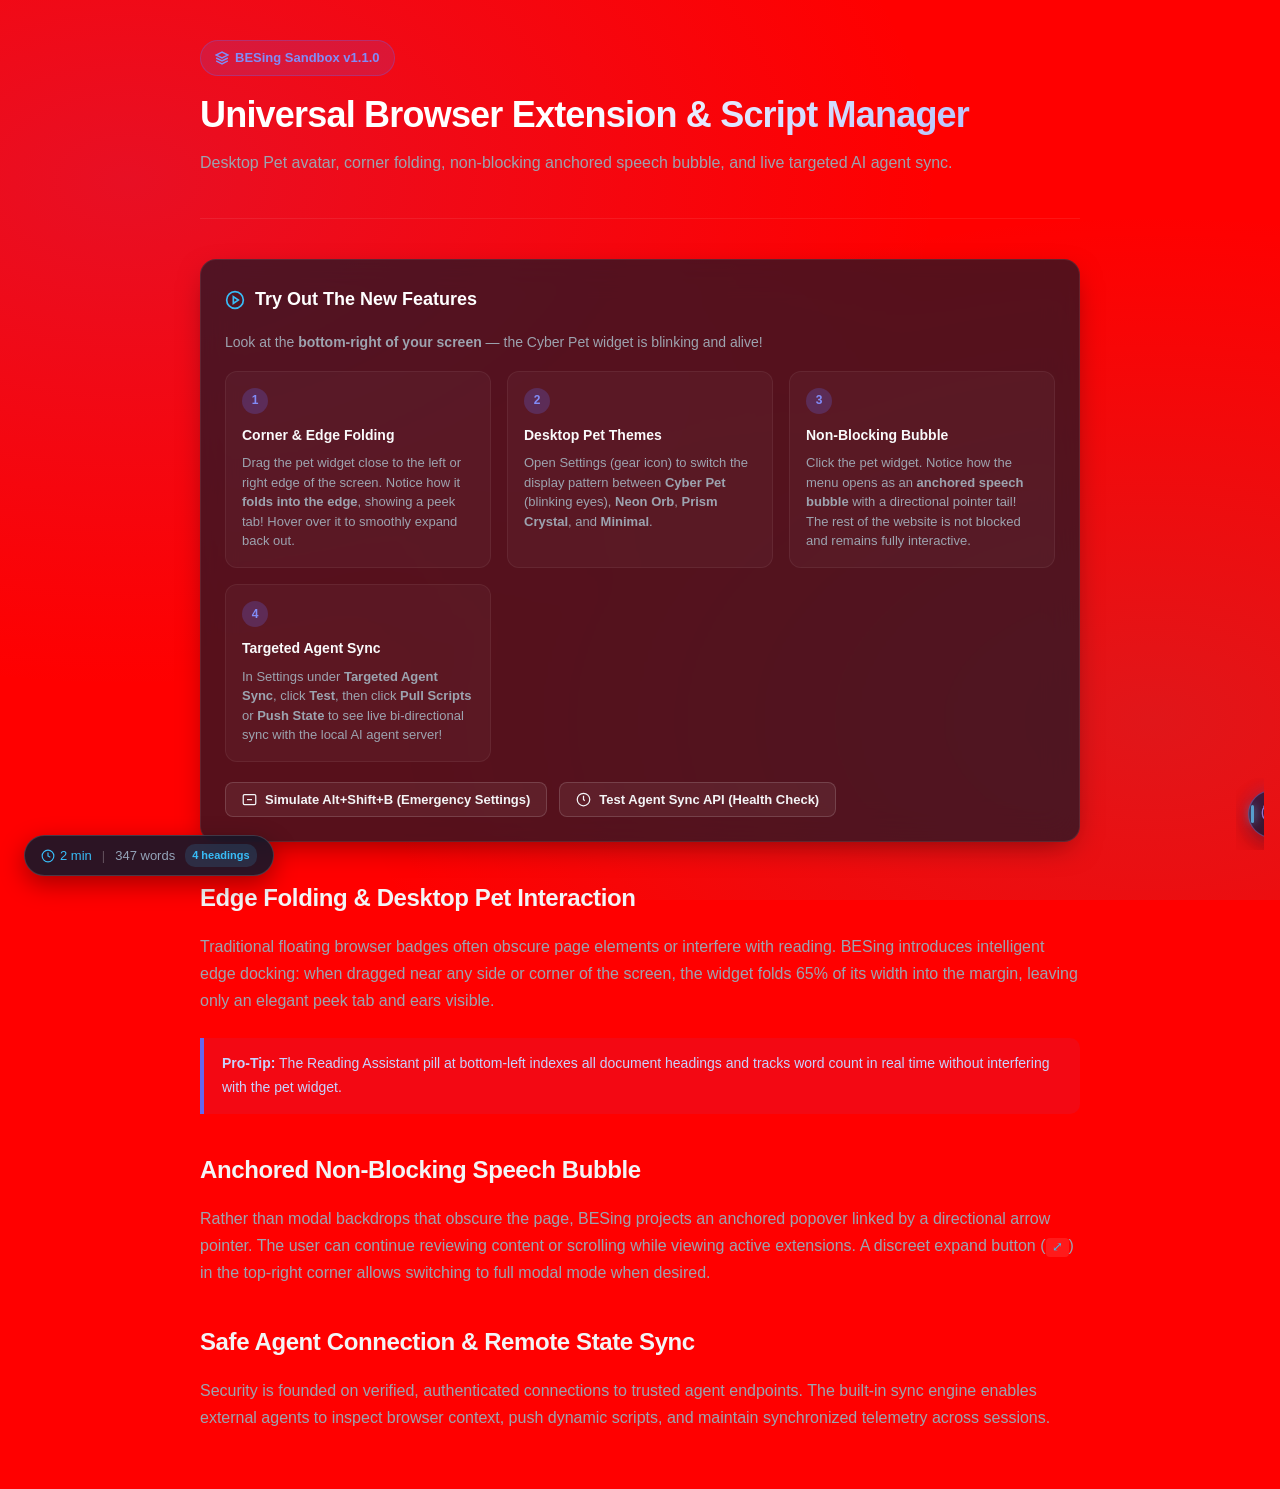
==== demo/index.html @ 6ce56c3c "feat: initial commit of BESing v1.4.0 with script store, stable loader, and multi-channel updater" ====
<!DOCTYPE html>
<html lang="en">
<head>
  <meta charset="UTF-8">
  <meta name="viewport" content="width=device-width, initial-scale=1.0">
  <title>BESing Live Interactive Sandbox - Browser Extension Script Manager</title>
  <style>
    :root {
      --bg: #030712;
      --card-bg: rgba(17, 24, 39, 0.7);
      --card-border: rgba(255, 255, 255, 0.08);
      --text-main: #f9fafb;
      --text-sub: #9ca3af;
      --primary: #6366f1;
      --primary-light: #818cf8;
      --accent-cyan: #06b6d4;
    }

    * {
      box-sizing: border-box;
      margin: 0;
      padding: 0;
    }

    body {
      background-color: var(--bg);
      background-image: 
        radial-gradient(at 10% 20%, rgba(99, 102, 241, 0.15) 0px, transparent 50%),
        radial-gradient(at 90% 80%, rgba(6, 182, 212, 0.12) 0px, transparent 50%);
      background-attachment: fixed;
      color: var(--text-main);
      font-family: -apple-system, BlinkMacSystemFont, "Segoe UI", Roboto, Oxygen, Ubuntu, Cantarell, sans-serif;
      line-height: 1.7;
      min-height: 100vh;
      padding: 40px 20px;
    }

    .container {
      max-width: 880px;
      margin: 0 auto;
    }

    header {
      margin-bottom: 40px;
      border-bottom: 1px solid var(--card-border);
      padding-bottom: 24px;
    }

    .hero-badge {
      display: inline-flex;
      align-items: center;
      gap: 6px;
      padding: 6px 14px;
      background: rgba(99, 102, 241, 0.15);
      border: 1px solid rgba(99, 102, 241, 0.3);
      border-radius: 9999px;
      color: var(--primary-light);
      font-size: 13px;
      font-weight: 600;
      margin-bottom: 16px;
    }

    h1 {
      font-size: 36px;
      font-weight: 800;
      letter-spacing: -0.8px;
      line-height: 1.25;
      background: linear-gradient(135deg, #ffffff 40%, #a5b4fc 100%);
      -webkit-background-clip: text;
      -webkit-text-fill-color: transparent;
      margin-bottom: 12px;
    }

    h2 {
      font-size: 24px;
      font-weight: 700;
      letter-spacing: -0.4px;
      margin-top: 36px;
      margin-bottom: 14px;
      color: #f3f4f6;
    }

    h3 {
      font-size: 18px;
      font-weight: 600;
      margin-top: 24px;
      margin-bottom: 10px;
      color: #e5e7eb;
    }

    p {
      color: var(--text-sub);
      margin-bottom: 18px;
      font-size: 16px;
    }

    .interactive-guide {
      background: var(--card-bg);
      backdrop-filter: blur(16px);
      -webkit-backdrop-filter: blur(16px);
      border: 1px solid var(--card-border);
      border-radius: 16px;
      padding: 24px;
      margin: 32px 0;
      box-shadow: 0 10px 30px -10px rgba(0,0,0,0.5);
    }

    .guide-title {
      font-size: 18px;
      font-weight: 700;
      color: #fff;
      display: flex;
      align-items: center;
      gap: 10px;
      margin-bottom: 16px;
    }

    .step-grid {
      display: grid;
      grid-template-columns: repeat(auto-fit, minmax(240px, 1fr));
      gap: 16px;
    }

    .step-card {
      background: rgba(255, 255, 255, 0.03);
      border: 1px solid rgba(255, 255, 255, 0.06);
      border-radius: 12px;
      padding: 16px;
      transition: transform 0.2s, border-color 0.2s;
    }

    .step-card:hover {
      transform: translateY(-2px);
      border-color: rgba(99, 102, 241, 0.35);
    }

    .step-num {
      width: 26px;
      height: 26px;
      background: rgba(99, 102, 241, 0.25);
      color: var(--primary-light);
      border-radius: 50%;
      display: flex;
      align-items: center;
      justify-content: center;
      font-size: 12px;
      font-weight: 700;
      margin-bottom: 10px;
    }

    .step-card h4 {
      font-size: 14px;
      color: #f9fafb;
      margin-bottom: 6px;
    }

    .step-card p {
      font-size: 13px;
      margin-bottom: 0;
      line-height: 1.5;
    }

    .callout {
      border-left: 4px solid var(--primary);
      background: rgba(99, 102, 241, 0.08);
      padding: 14px 18px;
      border-radius: 0 10px 10px 0;
      margin: 24px 0;
    }

    .callout p {
      margin-bottom: 0;
      color: #c7d2fe;
      font-size: 14px;
    }

    code {
      background: rgba(255, 255, 255, 0.1);
      padding: 2px 6px;
      border-radius: 4px;
      font-family: ui-monospace, SFMono-Regular, Menlo, Monaco, Consolas, monospace;
      font-size: 13px;
      color: #38bdf8;
    }

    .button-row {
      display: flex;
      gap: 12px;
      margin-top: 20px;
      flex-wrap: wrap;
    }

    .demo-btn {
      background: rgba(255, 255, 255, 0.06);
      border: 1px solid rgba(255, 255, 255, 0.15);
      border-radius: 8px;
      color: #f3f4f6;
      padding: 9px 16px;
      font-size: 13px;
      font-weight: 600;
      cursor: pointer;
      display: flex;
      align-items: center;
      gap: 8px;
      transition: all 0.15s ease;
    }

    .demo-btn:hover {
      background: rgba(255, 255, 255, 0.12);
      border-color: rgba(255, 255, 255, 0.25);
    }
  </style>
</head>
<body>

  <div class="container">
    <header>
      <div class="hero-badge">
        <svg width="14" height="14" viewBox="0 0 24 24" fill="none" stroke="currentColor" stroke-width="2.5"><polygon points="12 2 2 7 12 12 22 7 12 2"></polygon><polyline points="2 17 12 22 22 17"></polyline><polyline points="2 12 12 17 22 12"></polyline></svg>
        BESing Sandbox v1.1.0
      </div>
      <h1>Universal Browser Extension & Script Manager</h1>
      <p>
        Desktop Pet avatar, corner folding, non-blocking anchored speech bubble, and live targeted AI agent sync.
      </p>
    </header>

    <!-- Interactive Testing Guide -->
    <section class="interactive-guide">
      <div class="guide-title">
        <svg width="20" height="20" viewBox="0 0 24 24" fill="none" stroke="#38bdf8" stroke-width="2"><circle cx="12" cy="12" r="10"></circle><polygon points="10 8 16 12 10 16 10 8"></polygon></svg>
        Try Out The New Features
      </div>
      <p style="font-size: 14px; margin-bottom: 16px;">
        Look at the <strong>bottom-right of your screen</strong> — the Cyber Pet widget is blinking and alive!
      </p>

      <div class="step-grid">
        <div class="step-card">
          <div class="step-num">1</div>
          <h4>Corner & Edge Folding</h4>
          <p>Drag the pet widget close to the left or right edge of the screen. Notice how it <strong>folds into the edge</strong>, showing a peek tab! Hover over it to smoothly expand back out.</p>
        </div>

        <div class="step-card">
          <div class="step-num">2</div>
          <h4>Desktop Pet Themes</h4>
          <p>Open Settings (gear icon) to switch the display pattern between <strong>Cyber Pet</strong> (blinking eyes), <strong>Neon Orb</strong>, <strong>Prism Crystal</strong>, and <strong>Minimal</strong>.</p>
        </div>

        <div class="step-card">
          <div class="step-num">3</div>
          <h4>Non-Blocking Bubble</h4>
          <p>Click the pet widget. Notice how the menu opens as an <strong>anchored speech bubble</strong> with a directional pointer tail! The rest of the website is not blocked and remains fully interactive.</p>
        </div>

        <div class="step-card">
          <div class="step-num">4</div>
          <h4>Targeted Agent Sync</h4>
          <p>In Settings under <strong>Targeted Agent Sync</strong>, click <strong>Test</strong>, then click <strong>Pull Scripts</strong> or <strong>Push State</strong> to see live bi-directional sync with the local AI agent server!</p>
        </div>
      </div>

      <div class="button-row">
        <button class="demo-btn" id="btn-trigger-shortcut">
          <svg width="15" height="15" viewBox="0 0 24 24" fill="none" stroke="currentColor" stroke-width="2"><rect x="2" y="4" width="20" height="16" rx="2"></rect><path d="M6 8h.001M10 8h.001M14 8h.001M18 8h.001M8 12h8M6 16h.001M18 16h.001"></path></svg>
          Simulate Alt+Shift+B (Emergency Settings)
        </button>
        <button class="demo-btn" id="btn-test-agent">
          <svg width="15" height="15" viewBox="0 0 24 24" fill="none" stroke="currentColor" stroke-width="2"><circle cx="12" cy="12" r="10"></circle><polyline points="12 6 12 12 14 14"></polyline></svg>
          Test Agent Sync API (Health Check)
        </button>
      </div>
    </section>

    <!-- Sample Article with Headings for Reading Assistant -->
    <article>
      <h2>Edge Folding & Desktop Pet Interaction</h2>
      <p>
        Traditional floating browser badges often obscure page elements or interfere with reading. BESing introduces intelligent edge docking: when dragged near any side or corner of the screen, the widget folds 65% of its width into the margin, leaving only an elegant peek tab and ears visible.
      </p>

      <div class="callout">
        <p><strong>Pro-Tip:</strong> The Reading Assistant pill at bottom-left indexes all document headings and tracks word count in real time without interfering with the pet widget.</p>
      </div>

      <h2>Anchored Non-Blocking Speech Bubble</h2>
      <p>
        Rather than modal backdrops that obscure the page, BESing projects an anchored popover linked by a directional arrow pointer. The user can continue reviewing content or scrolling while viewing active extensions. A discreet expand button (<code>⤢</code>) in the top-right corner allows switching to full modal mode when desired.
      </p>

      <h2>Safe Agent Connection & Remote State Sync</h2>
      <p>
        Security is founded on verified, authenticated connections to trusted agent endpoints. The built-in sync engine enables external agents to inspect browser context, push dynamic scripts, and maintain synchronized telemetry across sessions.
      </p>
    </article>
  </div>

  <script>
    document.getElementById('btn-trigger-shortcut').addEventListener('click', () => {
      window.dispatchEvent(new KeyboardEvent('keydown', { key: 'b', code: 'KeyB', altKey: true, shiftKey: true, bubbles: true }));
    });

    document.getElementById('btn-test-agent').addEventListener('click', async () => {
      try {
        const res = await fetch('http://127.0.0.1:8765/api/sync/health');
        const data = await res.json();
        alert('Agent Response:\n' + JSON.stringify(data, null, 2));
      } catch (e) {
        alert('Agent request failed: ' + e.message);
      }
    });
  </script>

  <!-- Embed BESing Manager script directly for sandbox demo -->
  <script src="../userscript/besing-manager.user.js"></script>
</body>
</html>
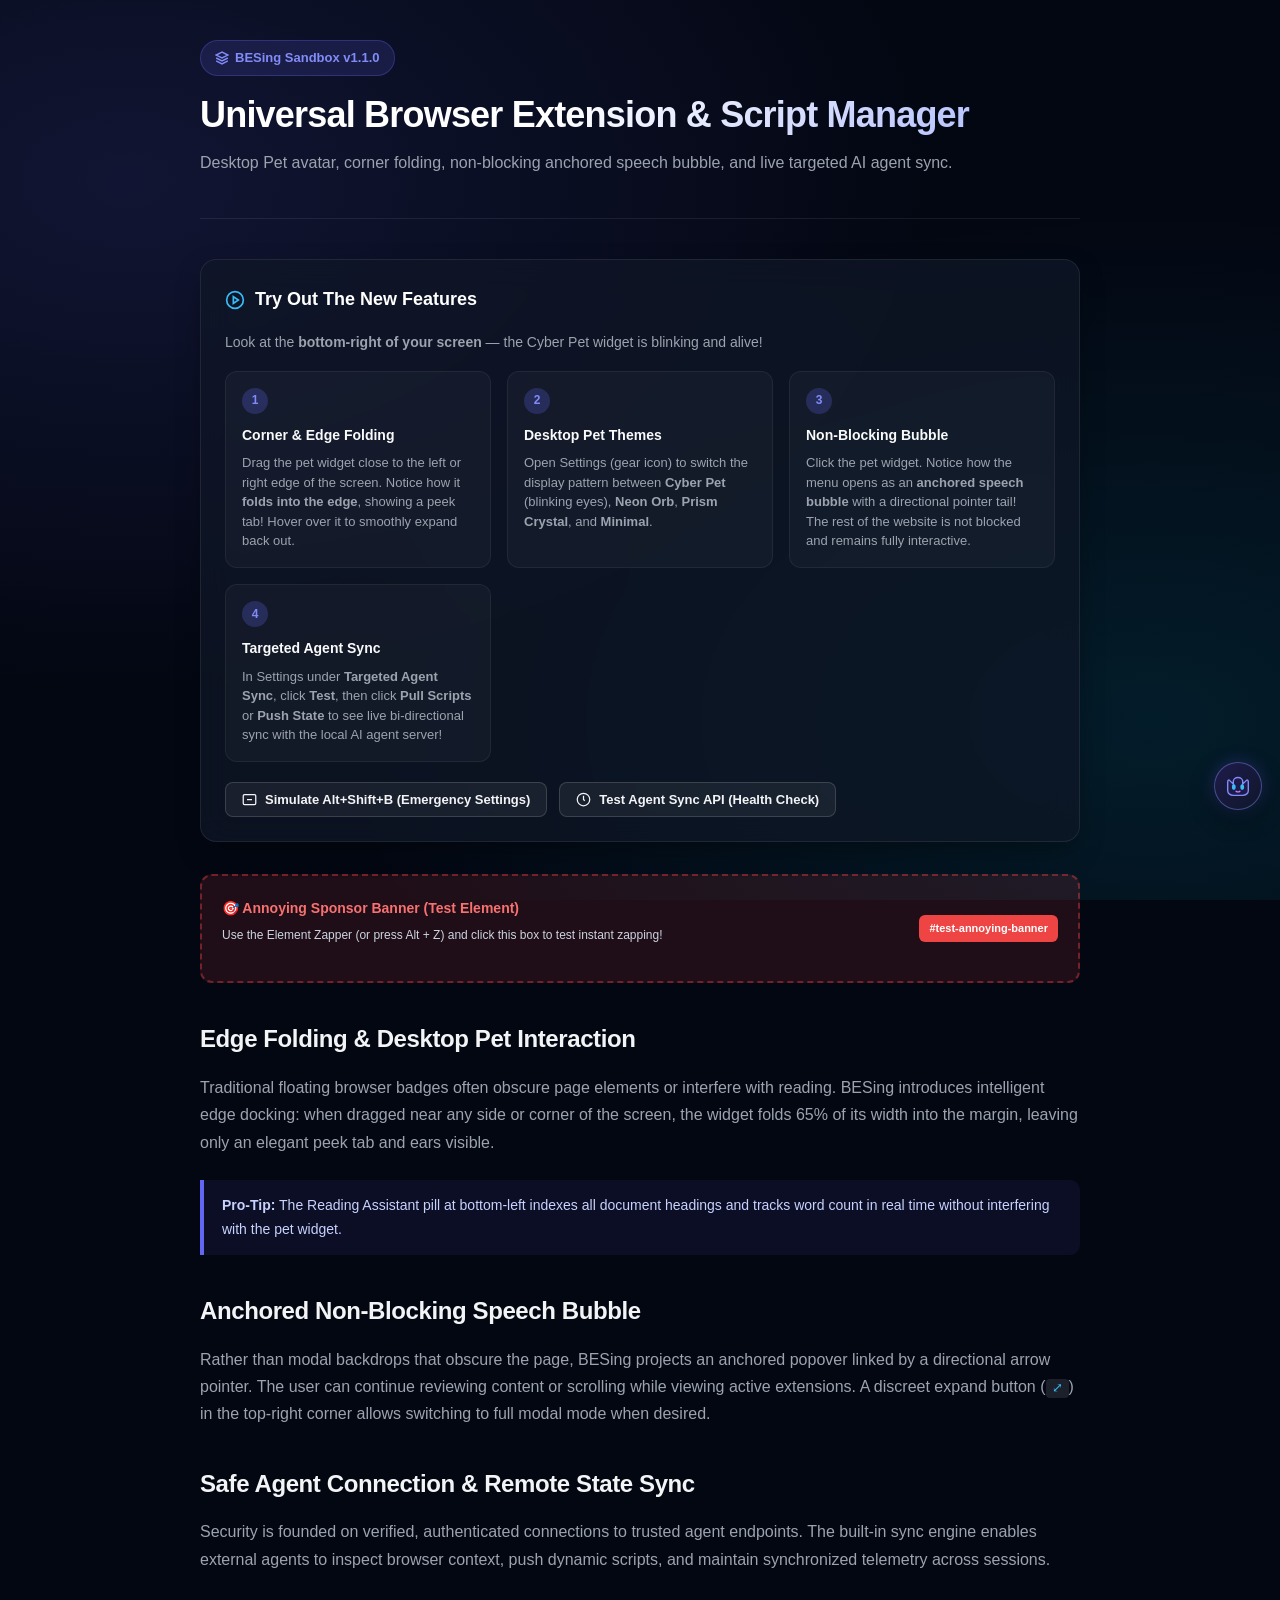
==== commit 761ea8aa: "feat: implement interactive point-and-click Element Zapper and config controls (v1.5.3)" ====
--- a/demo/index.html
+++ b/demo/index.html
@@ -273,6 +273,15 @@
       </div>
     </section>
 
+    <!-- Test targets for Element Zapper -->
+    <div id="test-annoying-banner" style="margin: 24px 0; padding: 18px 20px; background: rgba(239, 68, 68, 0.12); border: 2px dashed rgba(239, 68, 68, 0.4); border-radius: 12px; display: flex; align-items: center; justify-content: space-between;">
+      <div>
+        <strong style="color: #f87171; font-size: 14px;">🎯 Annoying Sponsor Banner (Test Element)</strong>
+        <p style="font-size: 12px; color: #cbd5e1; margin-top: 4px;">Use the Element Zapper (or press Alt + Z) and click this box to test instant zapping!</p>
+      </div>
+      <span style="background: #ef4444; color: #fff; font-size: 11px; font-weight: 800; padding: 4px 10px; border-radius: 6px;">#test-annoying-banner</span>
+    </div>
+
     <!-- Sample Article with Headings for Reading Assistant -->
     <article>
       <h2>Edge Folding & Desktop Pet Interaction</h2>
